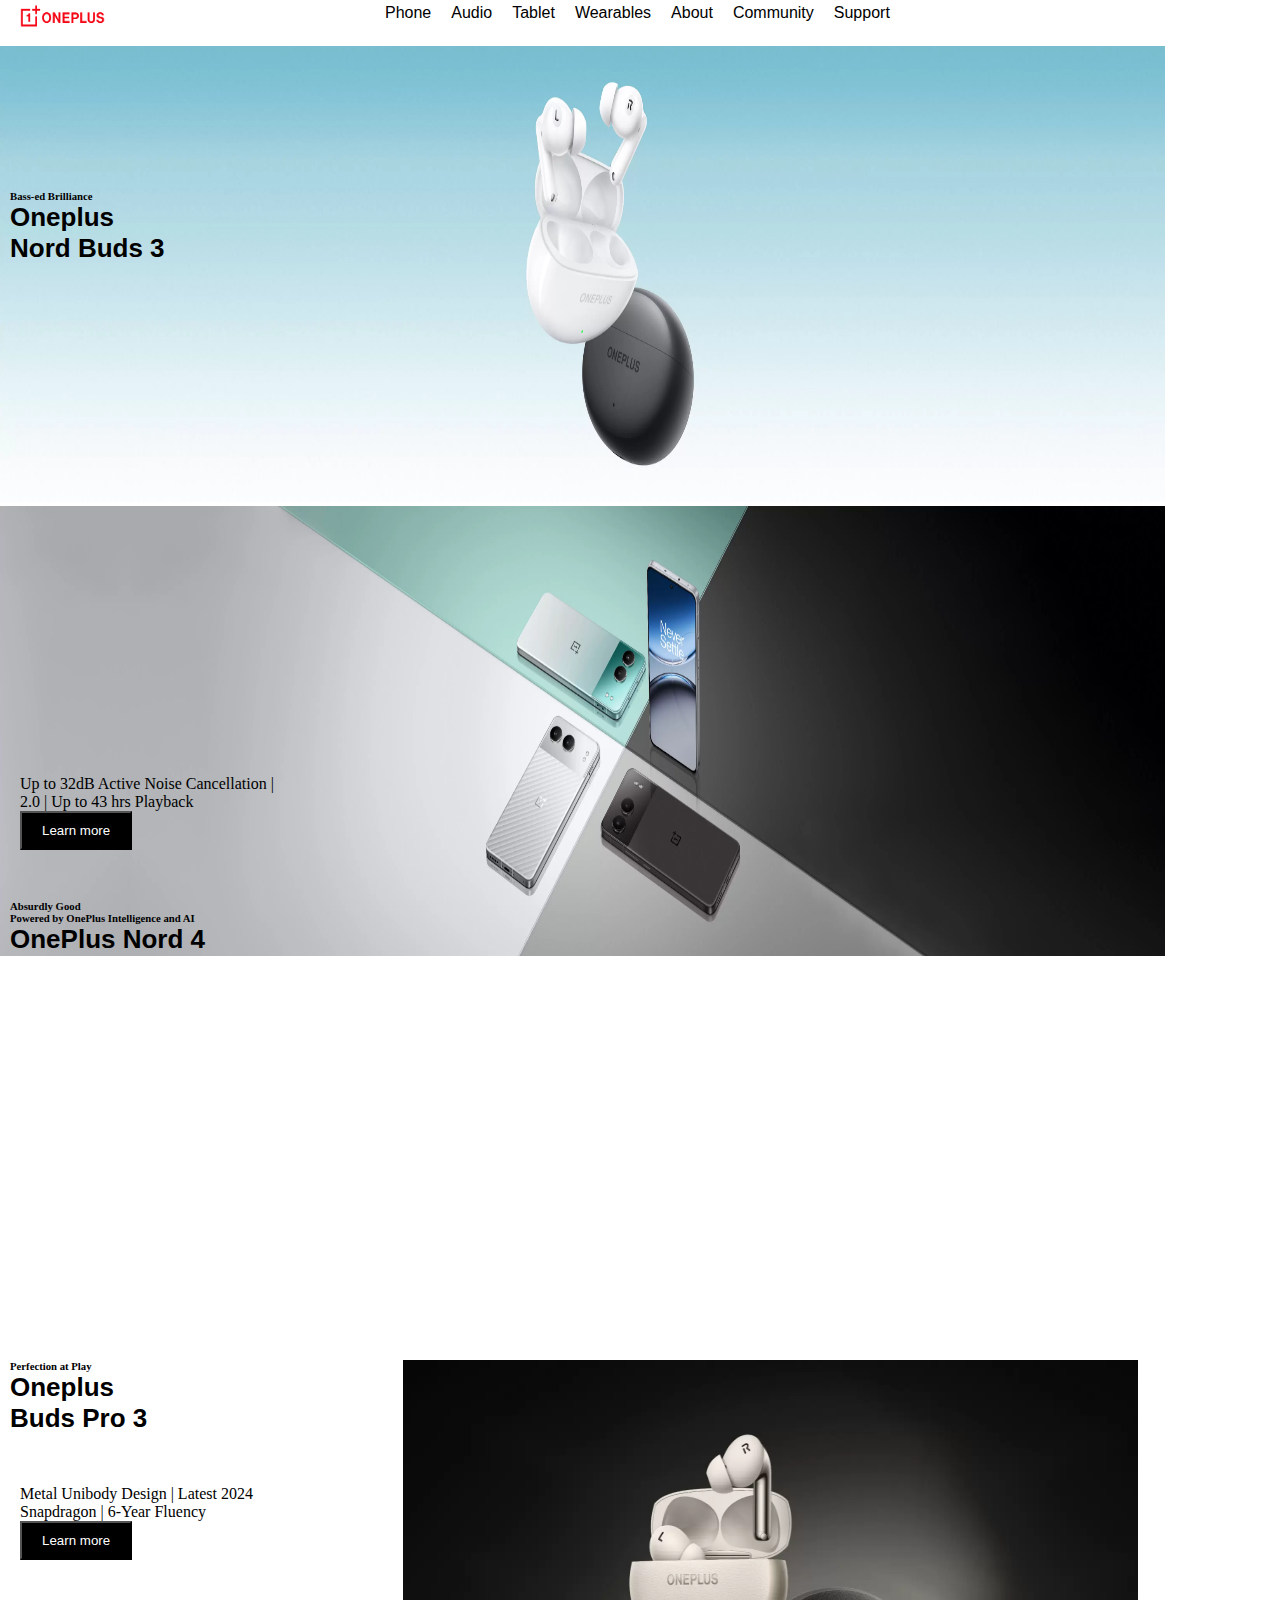
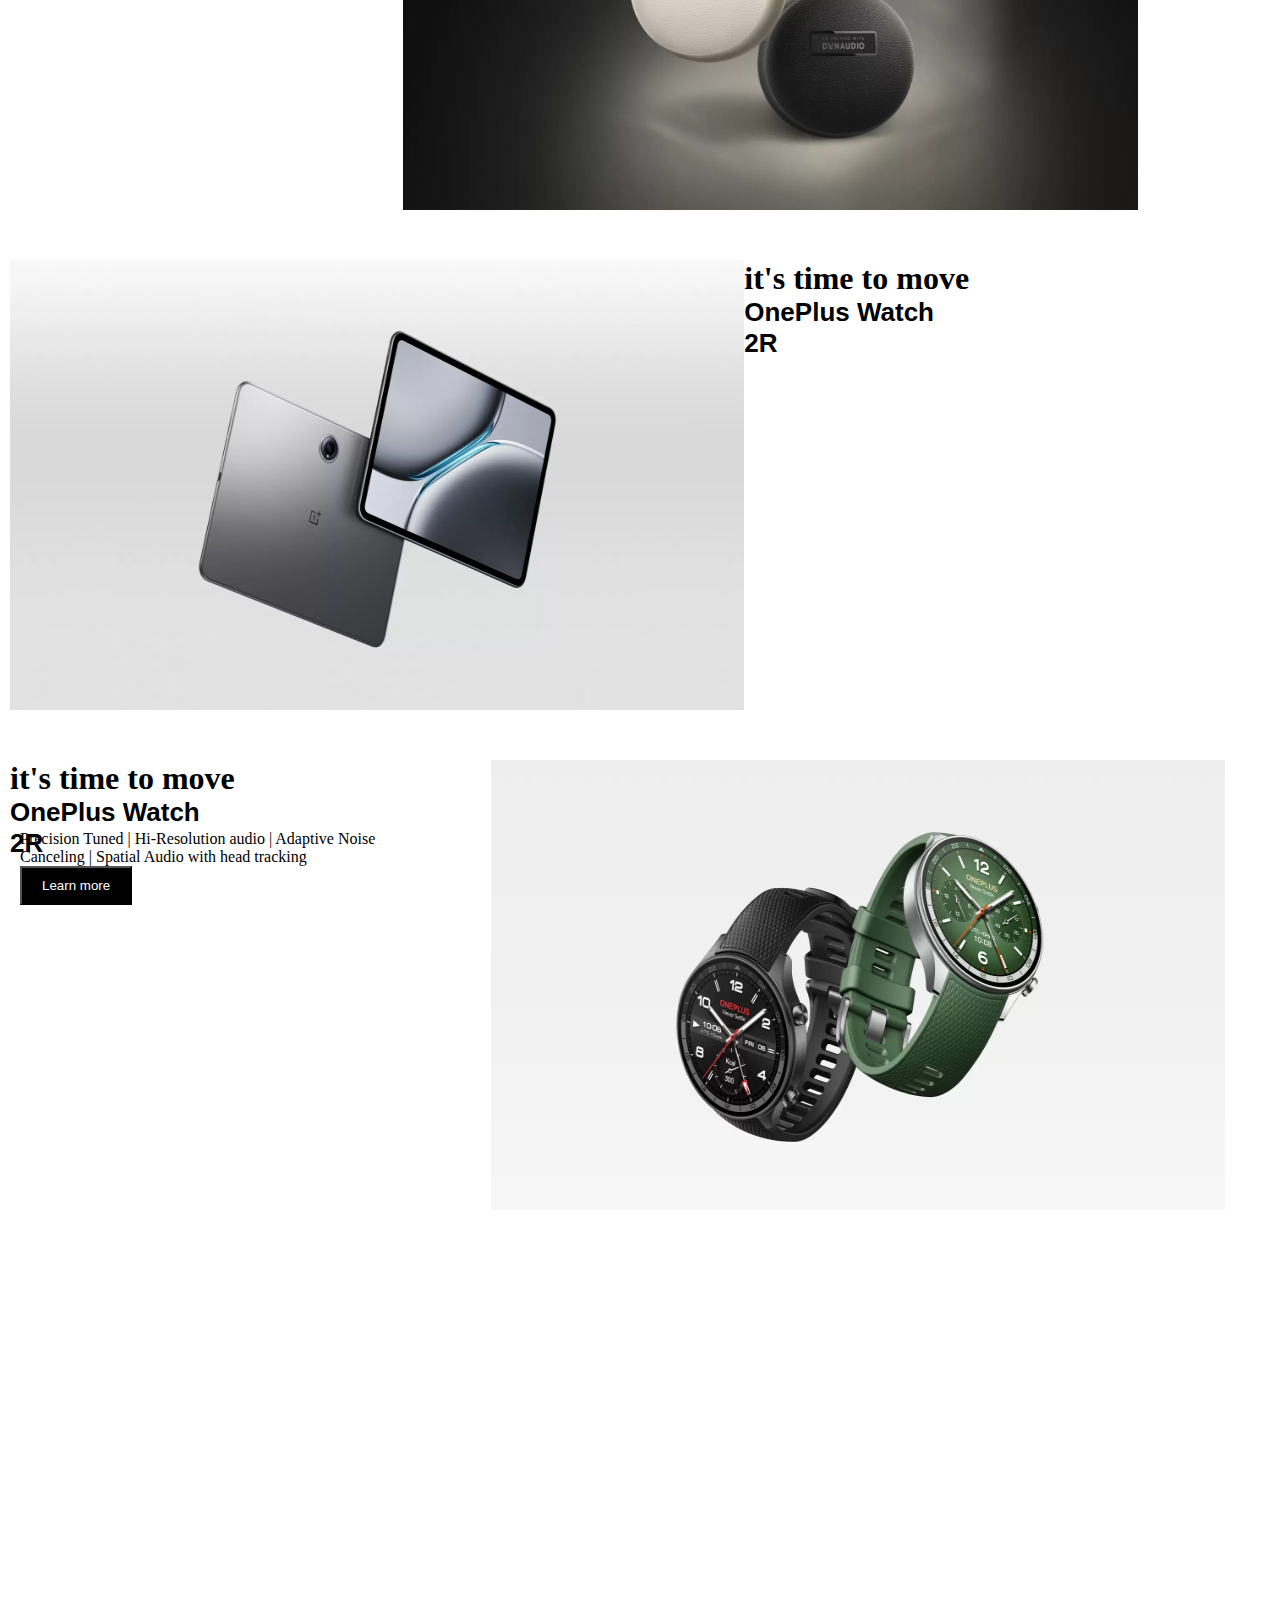
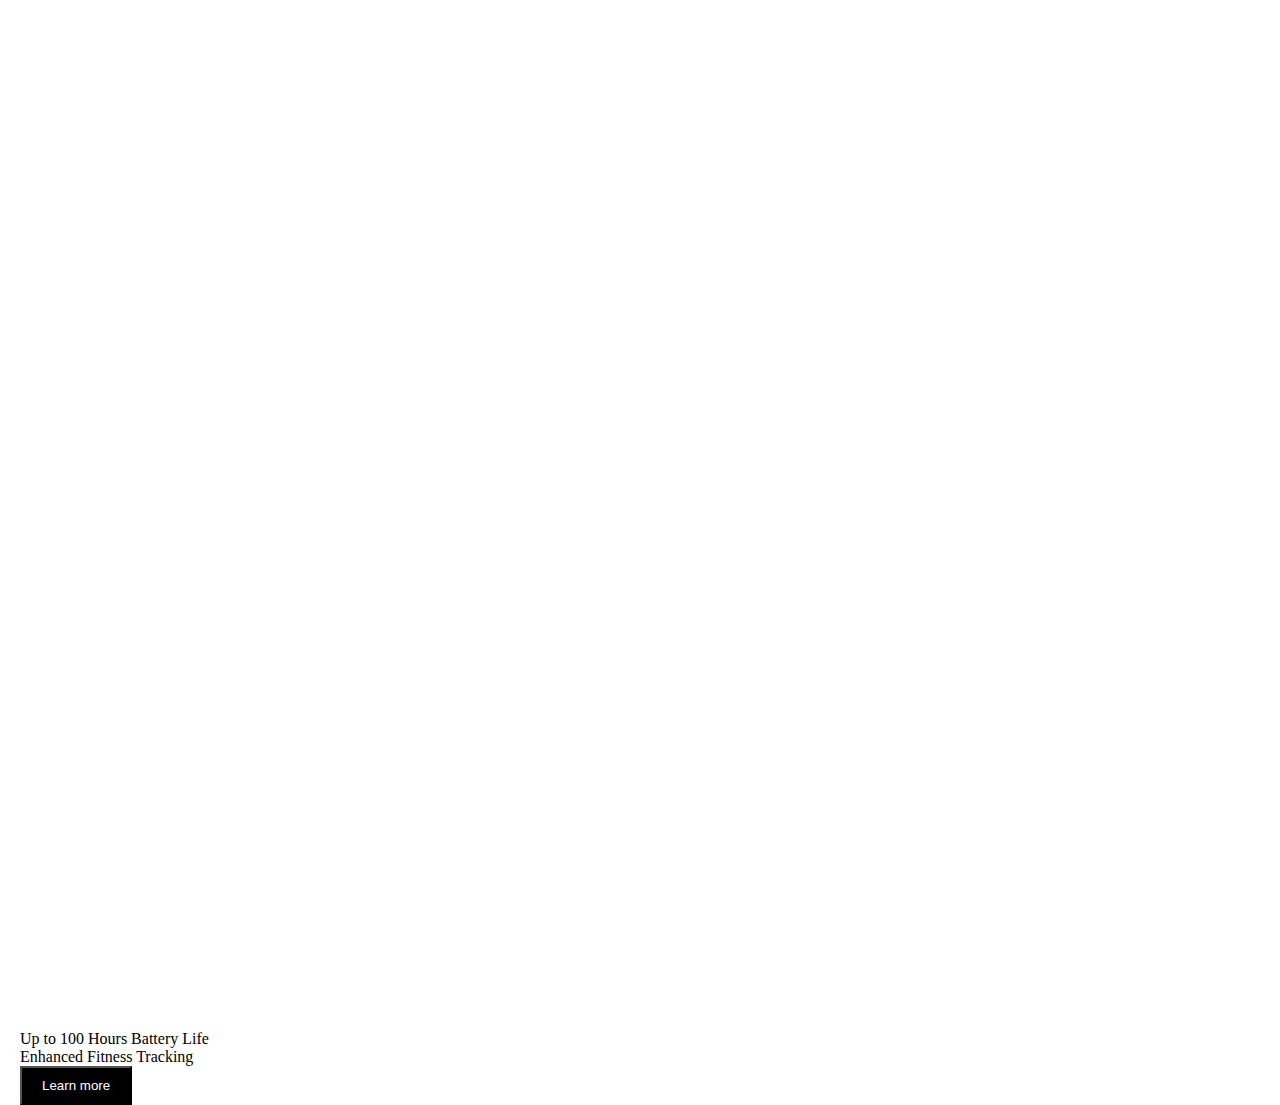
==== onePlus/index.html @ 81f36210 "1st commit at 10:50 with nav baar and 3 pages" ====
<!DOCTYPE html>
<html lang="en">
<head>
    <meta charset="UTF-8">
    <meta name="viewport" content="width=device-width, initial-scale=1.0">
    <title>Document</title>
    <link rel="stylesheet" href="index.css">
</head>
<body>
    <div class="navbar">
        <div class="logo"><img src="OnePlus-Logo.png" alt=""></div>
        <div class="nav-text1">Phone</div>
        <div class="nav-text2">Audio</div>
        <div class="nav-text3">Tablet</div>
        <div class="nav-text4">Wearables</div>
        <div class="nav-text5">About</div>
        <div class="nav-text6">Community</div>
        <div class="nav-text7">Support</div>
    </div>
    <div class="hero-sec1">
        <div class="hero-img1"><img src="KV_pc2.png" alt=""></div>
        <div class="hero-img1-text">
            <h6>Bass-ed Brilliance</h6>
            <p>Oneplus<p>
            <p>Nord Buds 3</p>
        </div>
        <div class="hero-bottom">
            <div class="learnmore"><p>Up to 32dB Active Noise Cancellation |</p>
            <p>2.0 | Up to 43 hrs Playback</p>
            <button class="button"> Learn more </button></div>
    </div>
</div>
<div class="hero-sec2">
    <div class="hero-img2"><img src="KV_pc_6000x1280.png" alt=""></div>
    <div class="hero-img2-text">
        <h6>Absurdly Good</h6>
        <h6>Powered by OnePlus Intelligence and AI</h6>
        <p>OnePlus Nord 4</p>
    </div>
    <div class="hero-button1">
        <div class="learnmore1"><p>Metal Unibody Design | Latest 2024 </p>
        <p>Snapdragon | 6-Year Fluency</p>
        <button class="button1"> Learn more </button></div>
</div>
</div>

<div class="hero-img3-text">
    <div>
    <h6>Perfection at Play</h6>
    <p>Oneplus<p>
    <p>Buds Pro 3</p></div>
    <div class="right-img"><img src="big-card-pc.png" alt=""></div>
</div>
<div class="hero-button2">
    <div class="learnmore2"><p>Precision Tuned | Hi-Resolution audio | Adaptive Noise</p>
    <p>Canceling | Spatial Audio with head tracking</p>
    <button class="button2"> Learn more </button>
</div>


<div class="hero-img4-text">
    <div>
        <h1>it's time to move</h1>
        <p>OnePlus Watch</p>
        <p>2R</p></div>
        <div class="right-img"><img src="bigcard-pc2.png" alt=""></div>
</div>
<div class="hero-button3">
    <div class="learnmore3"><p>Up to 100 Hours Battery Life</p>
    <p>Enhanced Fitness Tracking</p>
    <button class="button3"> Learn more </button>
</div>
</div>

<div class="hero-img5-text">
        <div class="right-img"><img src="bigcard-pc (1).png" alt=""></div>
        <div class>
            <h1>it's time to move</h1>
            <p>OnePlus Watch</p>
            <p>2R</p></div>
</div>
<div class="hero-button4">
    <div class="learnmore4"><p>Up to 100 Hours Battery Life</p>
    <p>Enhanced Fitness Tracking</p>
    <button class="button4"> Learn more </button>
</div>
</div>
</body>
</html>
---- onePlus/index.css ----
*{
    margin: 0px;
    padding: 0px;
}
body{
    width: 0;
}
.logo{
    img{
        height: 52px;
        width: 85px;
    }
    margin-left: 20px;
    margin-top: -10px;
    
}
.navbar{
    display: flex;
    font-family: 'Segoe UI', Tahoma, Geneva, Verdana, sans-serif;
    gap: 20px;
}
.nav-text1{
    margin-left: 260px;
    margin-top: 4px;
}
.nav-text2{
    margin-top: 4px;
}
.nav-text3{
    margin-top: 4px;
}
.nav-text4{
    margin-top: 4px;
}
.nav-text5{
    margin-top: 4px;
}
.nav-text6{
    margin-top: 4px;
}
.nav-text7{
    margin-top: 4px;
}
.hero-img1{
    img{
        height: 456px;
        width: 1165px;
    }
}
.hero-img1-text{
    position: absolute;
    top: 20%;
    padding: 10px;
}
.hero-img1-text p{
    font-size: 26px;
    font-weight: 600;
    font-family: 'Segoe UI', Tahoma, Geneva, Verdana, sans-serif;
}
.hero-img2{
    img{
        height: 450px; ;
        width: 1165px; ;
    }
}
.profile{
    img{
        height:46.77px ;
        width: 46.77px;
    }
}
.button{
    background-color: black;
    color: white;
    padding-left: 20px;
    padding-right: 20px;
    padding-top: 10px;
    padding-bottom: 10px;
}
.hero-bottom{
    display: flex;
    justify-content: space-between;
}
.learnmore{
    margin-left: 20px;
    position: absolute;
    bottom: 50px;
}
.hero-img2-text{
    position: absolute;
    top: 90%;
    padding-left: 10px;
    padding-top: 90px;
}
.hero-img2-text p{
    font-size: 26px;
    font-weight: 600;
    font-family: 'Segoe UI', Tahoma, Geneva, Verdana, sans-serif;
}
.button1{
    background-color: black;
    color: white;
    padding-left: 20px;
    padding-right: 20px;
    padding-top: 10px;
    padding-bottom: 10px;
}
.hero-button1{
    display: flex;
    justify-content: space-between;
}
.learnmore1{
    margin-left: 20px;
    position: absolute;
    bottom: 50px;
    top: 165vh;
}
.button2{
    background-color: black;
    color: white;
    padding-left: 20px;
    padding-right: 20px;
    padding-top: 10px;
    padding-bottom: 10px;
}
.hero-button2{
    display: flex;
    justify-content: space-between;
}
.learnmore2{
    margin-left: 20px;
    position: absolute;
    bottom: 50px;
    top: 270vh;
}
.right-img{
    img{
        height: 450px;
        width: 734.28px;
    }
}
.hero-img3-text{
    position: absolute;
    top: 90%;
    padding-left: 10px;
    padding-top: 550px;
    display: flex;
    gap: 20vw;
}
.hero-img3-text p{
    font-size: 26px;
    font-weight: 600;
    font-family: 'Segoe UI', Tahoma, Geneva, Verdana, sans-serif;
}
.hero-img4-text{
    position: absolute;
    top: 90%;
    padding-left: 10px;
    padding-top: 1550px;
    display: flex;
    gap: 20vw;
}
.hero-img4-text p{
    font-size: 26px;
    font-weight: 600;
    font-family: 'Segoe UI', Tahoma, Geneva, Verdana, sans-serif;
}
.hero-button3{
    display: flex;
    justify-content: space-between;
}

.button3{
    background-color: black;
    color: white;
    padding-left: 20px;
    padding-right: 20px;
    padding-top: 10px;
    padding-bottom: 10px;
}
.hero-button3{
    display: flex;
    justify-content: space-between;
}
.learnmore3{
    margin-left: 20px;
    position: absolute;
    bottom: 30px;
    top: 470vh;
}
.hero-img5-text{
    position: absolute;
    top: 90%;
    padding-left: 10px;
    padding-top: 1050px;
    display: flex;
    
}
.hero-img5-text p{
    font-size: 26px;
    font-weight: 600;
    font-family: 'Segoe UI', Tahoma, Geneva, Verdana, sans-serif;
}
.hero-button4{
    display: flex;
    justify-content: space-between;
}

.button4{
    background-color: black;
    color: white;
    padding-left: 20px;
    padding-right: 20px;
    padding-top: 10px;
    padding-bottom: 10px;
}
.learnmore4{
    margin-left: 150vh;
    position: absolute;
    bottom: 20px;
    top: 370vh;
}
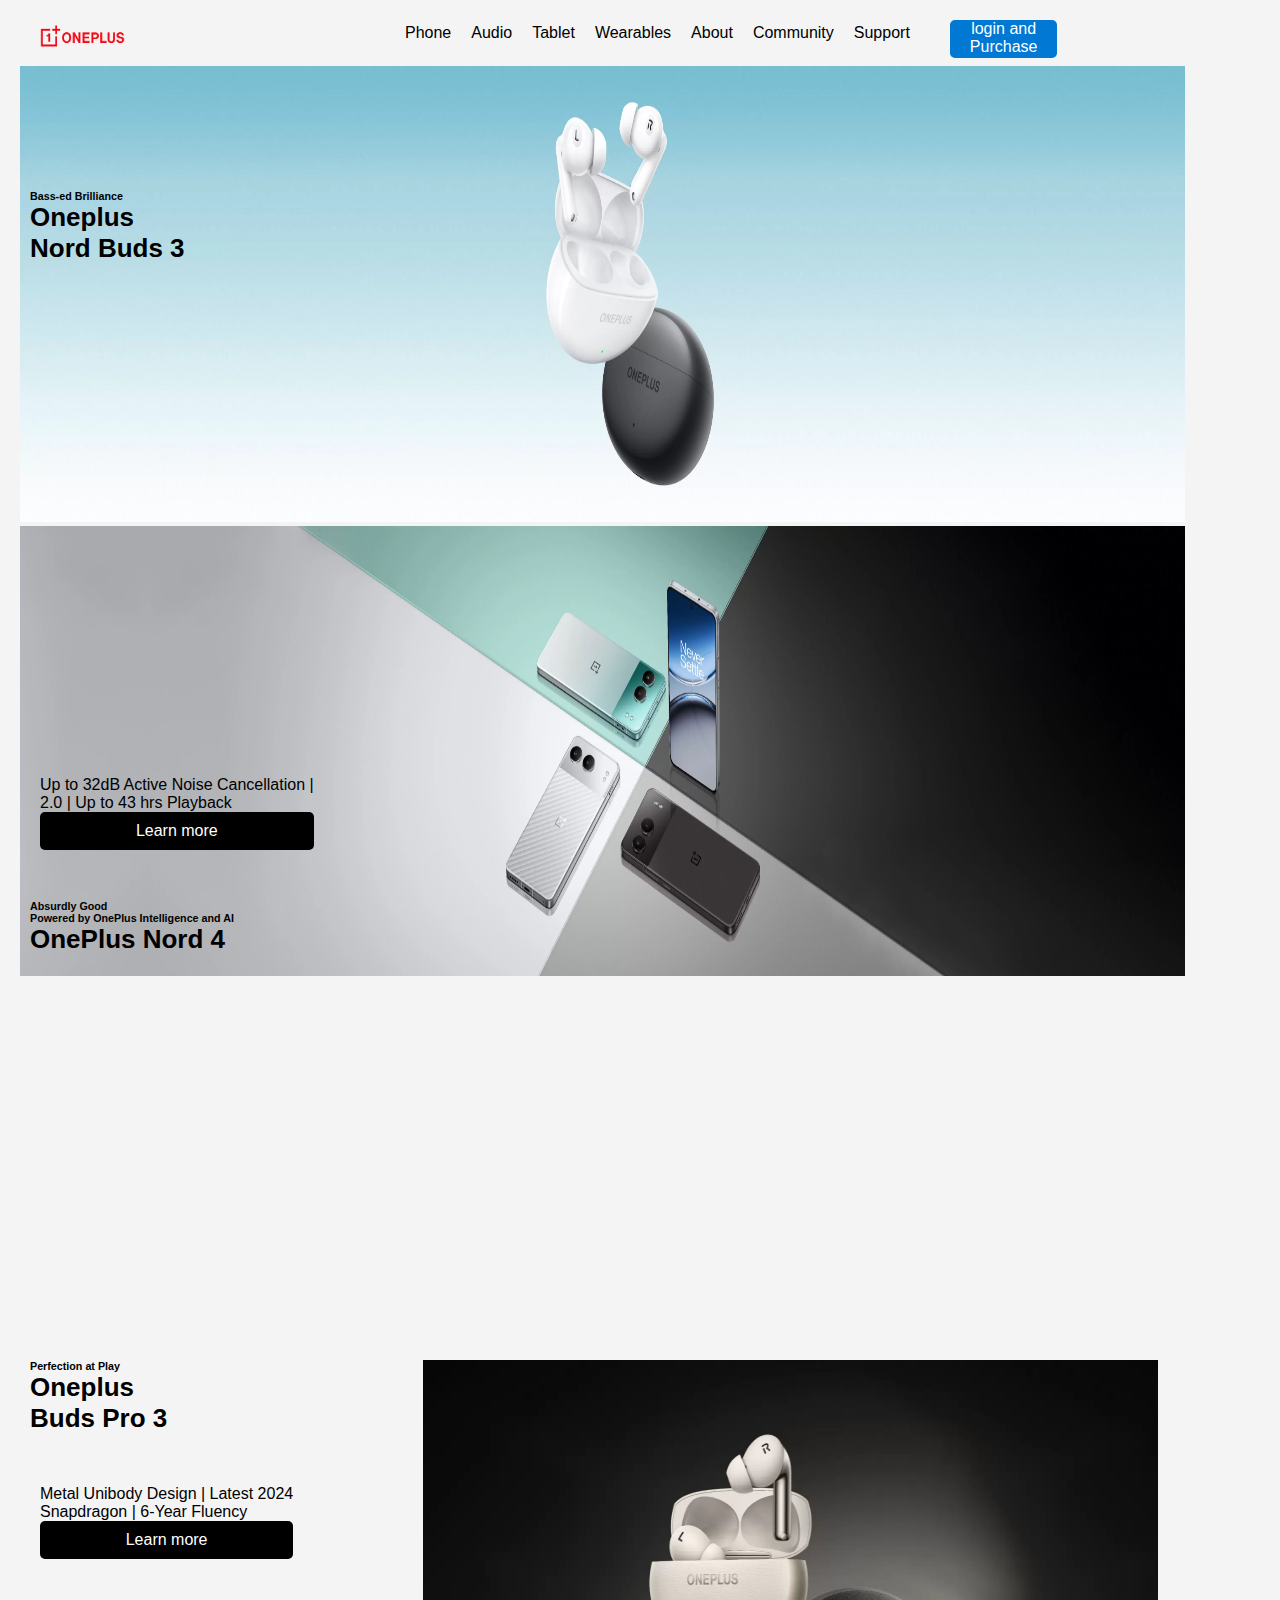
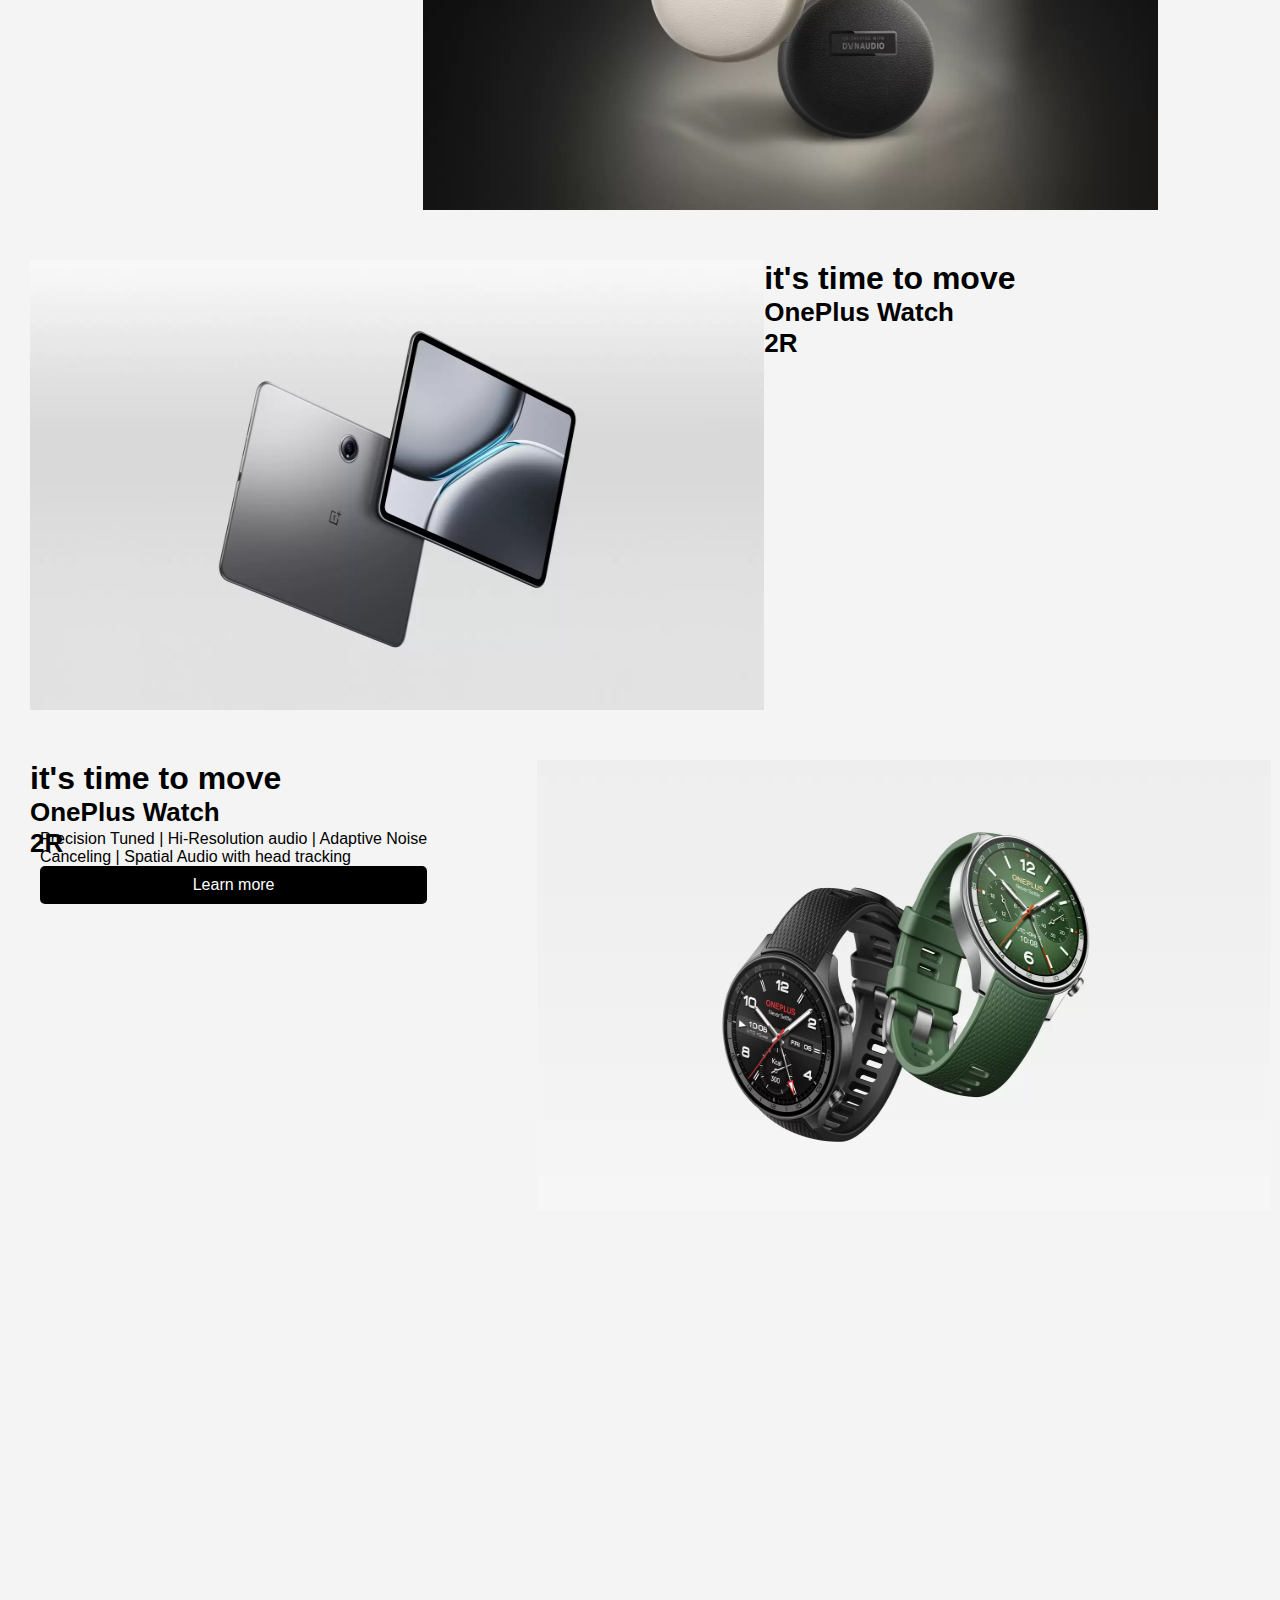
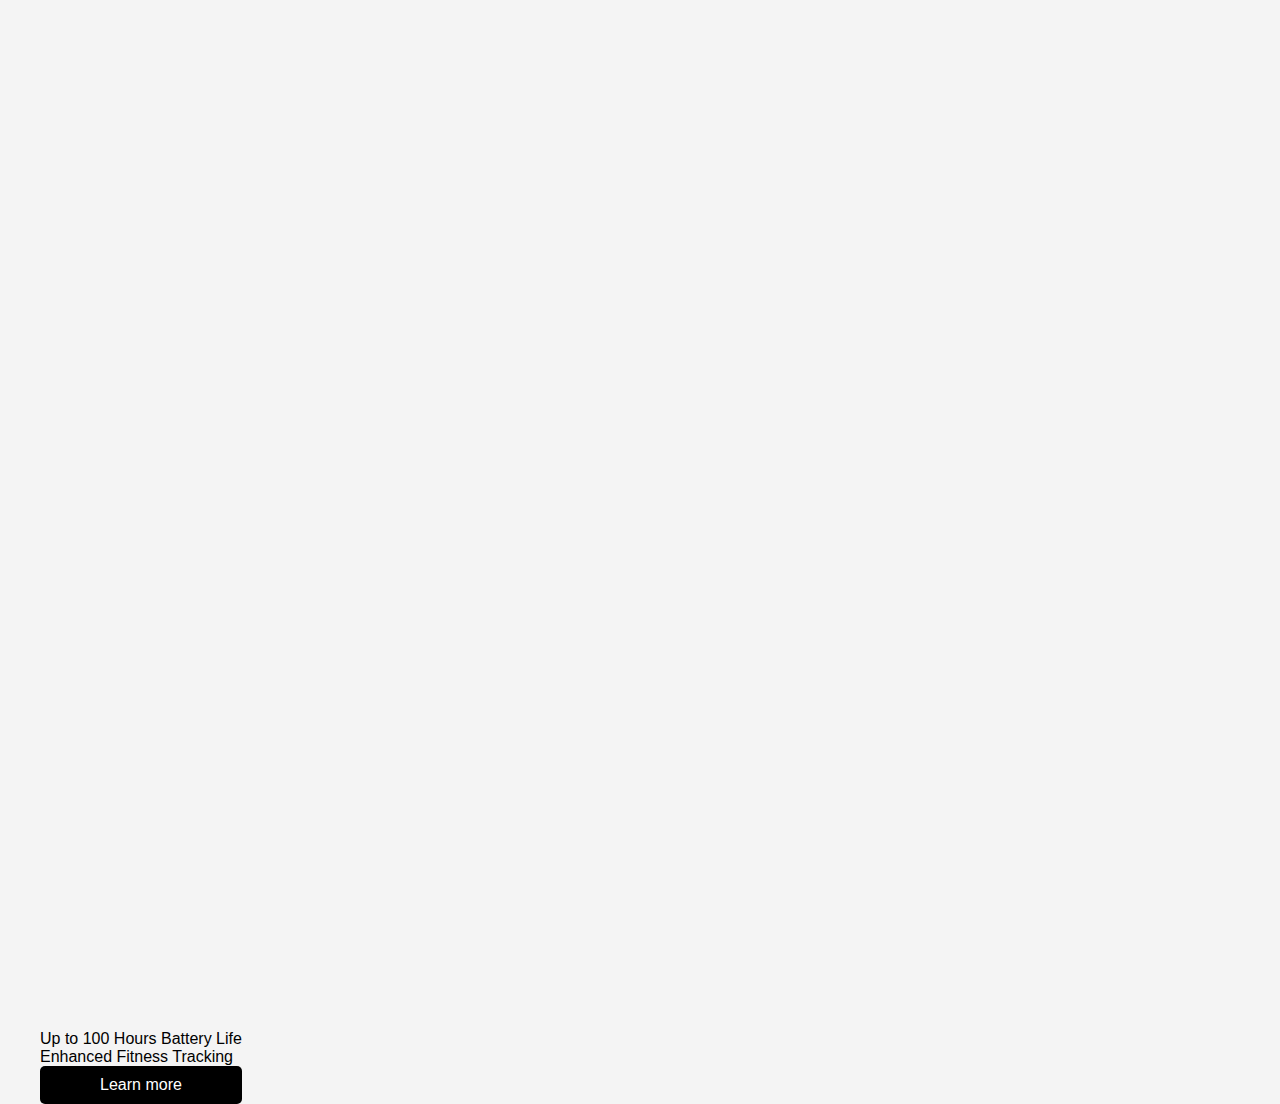
==== commit fb4cc5fd: "2nd commit  a) make a login button and with javascript navigate to form   b) make a form with the he" ====
--- a/onePlus/index.html
+++ b/onePlus/index.html
@@ -16,6 +16,9 @@
         <div class="nav-text5">About</div>
         <div class="nav-text6">Community</div>
         <div class="nav-text7">Support</div>
+        <div class="login">
+            <button class="login" onclick="dataform()">login and Purchase</button>
+        </div>
     </div>
     <div class="hero-sec1">
         <div class="hero-img1"><img src="KV_pc2.png" alt=""></div>
@@ -85,5 +88,9 @@
     <button class="button4"> Learn more </button>
 </div>
 </div>
+<script src="index.js">
+    
+</script>
+
 </body>
 </html>--- a/onePlus/index.css
+++ b/onePlus/index.css
@@ -11,8 +11,7 @@
         width: 85px;
     }
     margin-left: 20px;
-    margin-top: -10px;
-    
+    margin-top: -10px;   
 }
 .navbar{
     display: flex;
@@ -220,3 +219,57 @@
     bottom: 20px;
     top: 370vh;
 }
+.login{
+    padding: 0px 20px 2px 20px;
+}
+
+/* ---------------------- a form for user------------------------*/
+body {
+    font-family: Arial, sans-serif;
+    margin: 0;
+    padding: 20px;
+    background-color: #f4f4f4;
+}
+.form-container {
+    background-color: blue;
+    padding: 0px 30vw 0px 20px;
+    border-radius: 8px;
+    box-shadow: 0px 4px 8px rgba(0, 0, 0, 0.1);
+    max-width: 400px;
+    margin: 0 auto;
+}
+h2 {
+    text-align: center;
+    color: #333;
+    padding: 20px;
+}
+input[type="text"], input[type="email"], input[type="tel"] {
+    width: 100%;
+    padding: 0px 200px 20px 100px;
+    margin: 10px 0;
+    border-radius: 5px;
+    border: 1px solid #ddd;
+    color: black;
+}
+button {
+    width: 100%;
+    padding: 5px 60px 10px 15px;
+    background-color: #0078d4;
+    color: white;
+    border: none;
+    border-radius: 5px;
+    cursor: pointer;
+    font-size: 16px;
+}
+button:hover {
+    background-color: #005fa3;
+}
+.message {
+    text-align: center;
+    font-size: 18px;
+    margin-top: 20px;
+}
+.placeholder{
+    color: red;
+}
+/* -------------------------------------- */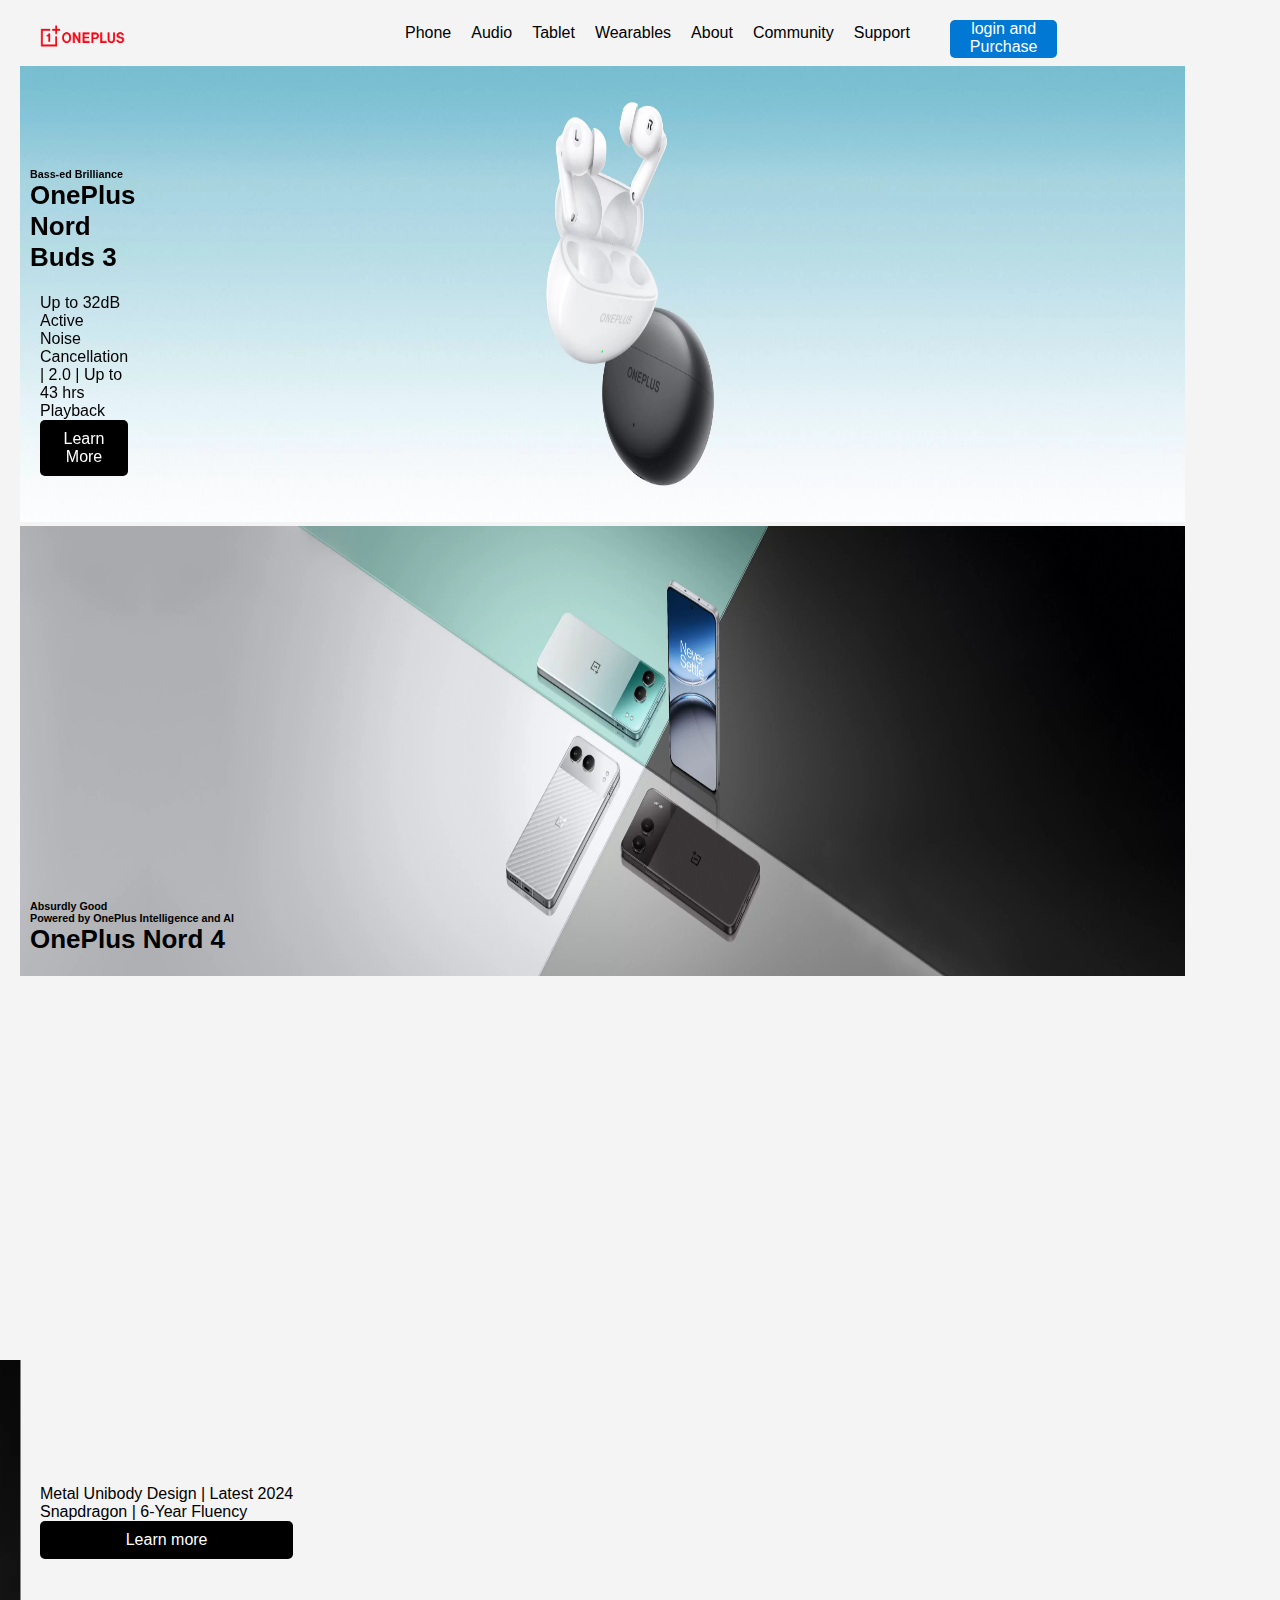
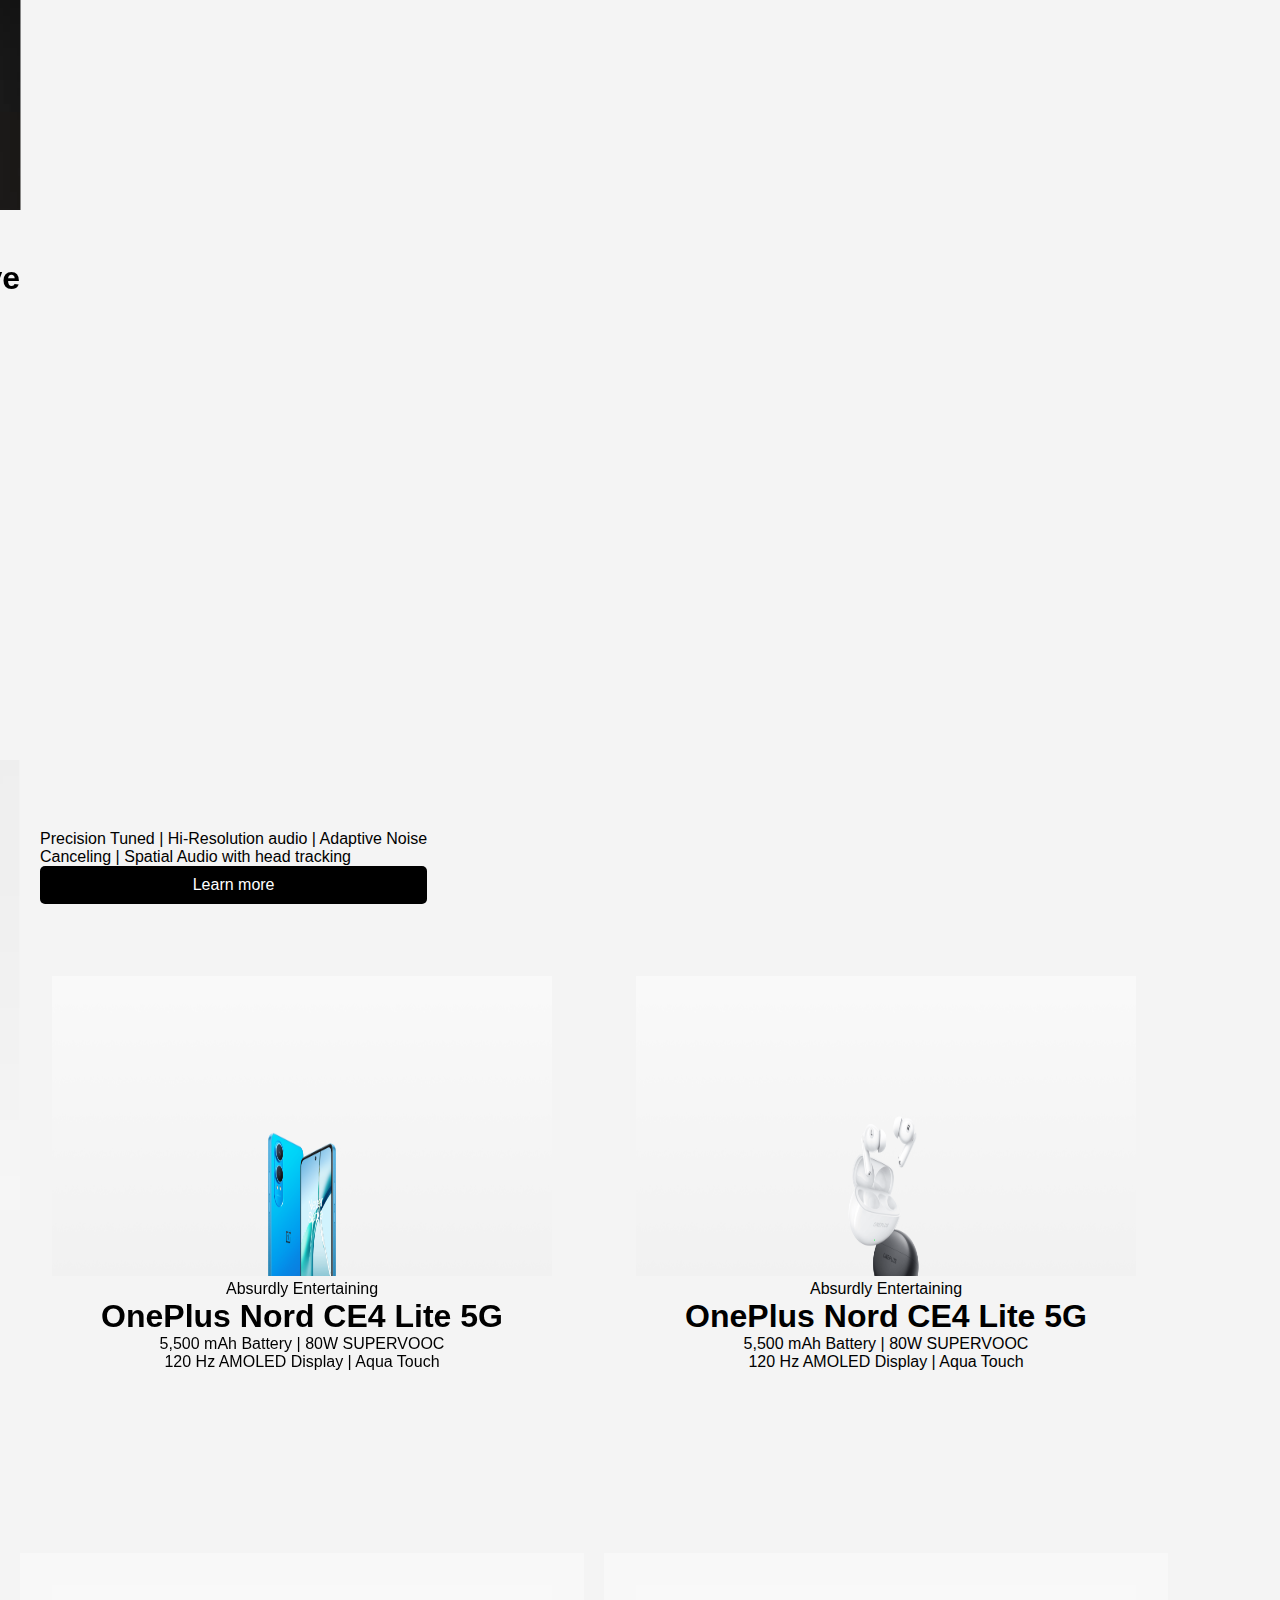
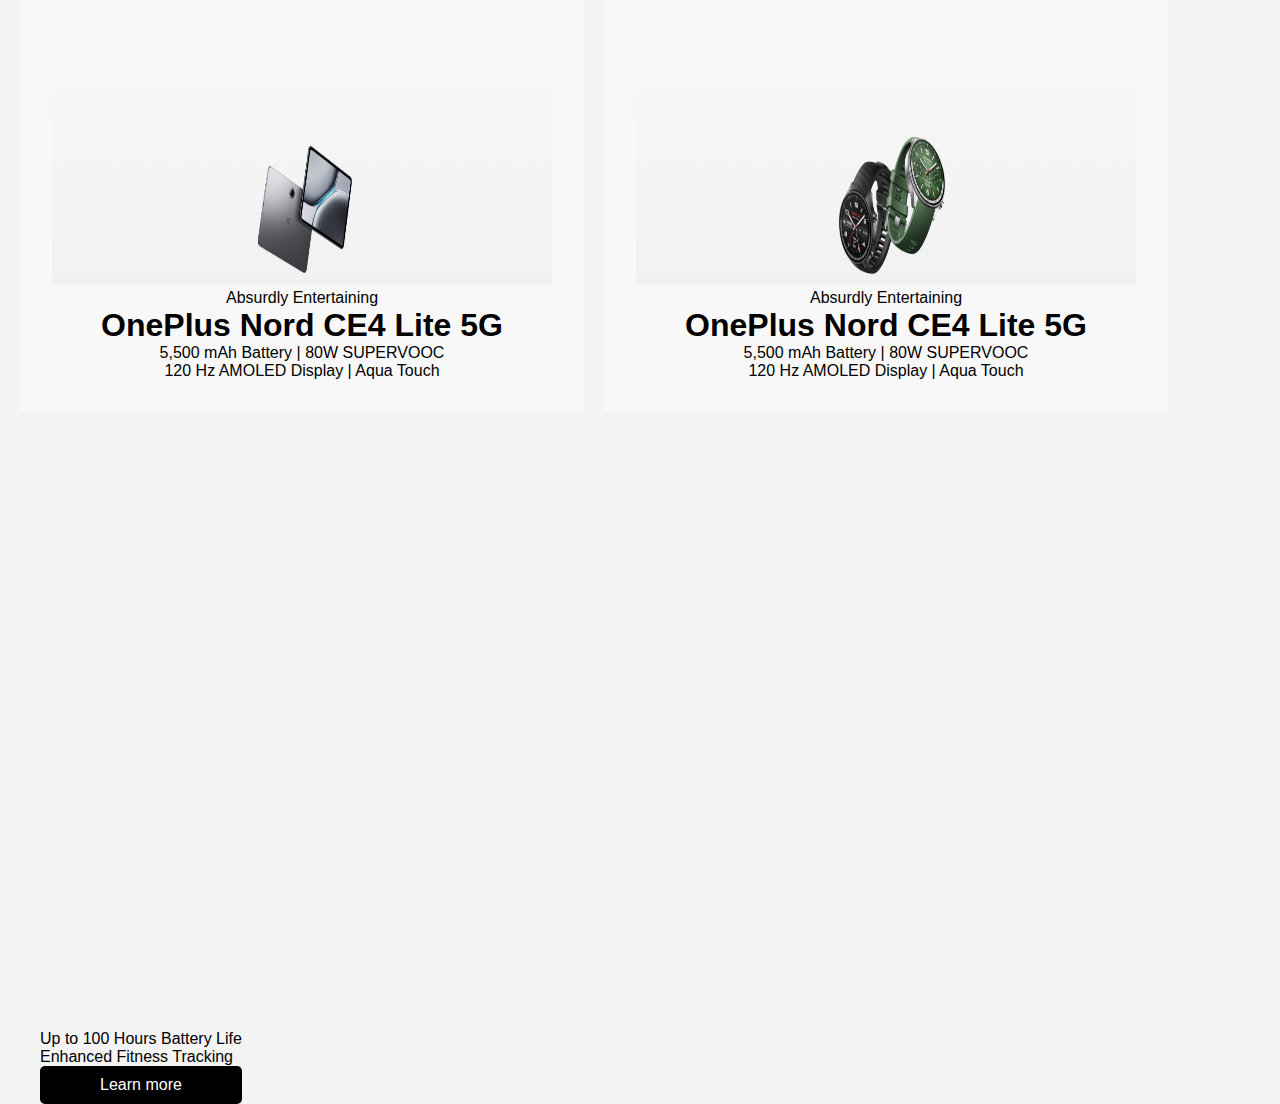
==== commit bcdbf14d: "a) added 5 pages in which produects are in the matrix form  b) then the storage of data of user in l" ====
--- a/onePlus/index.html
+++ b/onePlus/index.html
@@ -5,6 +5,7 @@
     <meta name="viewport" content="width=device-width, initial-scale=1.0">
     <title>Document</title>
     <link rel="stylesheet" href="index.css">
+    <link rel="stylesheet" href="https://unpkg.com/aos@next/dist/aos.css" />
 </head>
 <body>
     <div class="navbar">
@@ -20,19 +21,21 @@
             <button class="login" onclick="dataform()">login and Purchase</button>
         </div>
     </div>
-    <div class="hero-sec1">
-        <div class="hero-img1"><img src="KV_pc2.png" alt=""></div>
+    <div class="hero-sec1 animate" data-aos="slide-right">
+        <div class="hero-img1">
+            <img src="KV_pc2.png" alt="">
+        </div>
         <div class="hero-img1-text">
             <h6>Bass-ed Brilliance</h6>
-            <p>Oneplus<p>
-            <p>Nord Buds 3</p>
+            <p>OnePlus Nord Buds 3</p>
         </div>
         <div class="hero-bottom">
-            <div class="learnmore"><p>Up to 32dB Active Noise Cancellation |</p>
-            <p>2.0 | Up to 43 hrs Playback</p>
-            <button class="button"> Learn more </button></div>
+            <div class="learnmore">
+                <p>Up to 32dB Active Noise Cancellation | 2.0 | Up to 43 hrs Playback</p>
+                <button class="button">Learn More</button>
+            </div>
+        </div>
     </div>
-</div>
 <div class="hero-sec2">
     <div class="hero-img2"><img src="KV_pc_6000x1280.png" alt=""></div>
     <div class="hero-img2-text">
@@ -47,7 +50,7 @@
 </div>
 </div>
 
-<div class="hero-img3-text">
+<div class="hero-img3-text" data-aos="slide-right">
     <div>
     <h6>Perfection at Play</h6>
     <p>Oneplus<p>
@@ -61,7 +64,7 @@
 </div>
 
 
-<div class="hero-img4-text">
+<div class="hero-img4-text" data-aos="slide-right">
     <div>
         <h1>it's time to move</h1>
         <p>OnePlus Watch</p>
@@ -75,7 +78,7 @@
 </div>
 </div>
 
-<div class="hero-img5-text">
+<div class="hero-img5-text" data-aos="slide-right">
         <div class="right-img"><img src="bigcard-pc (1).png" alt=""></div>
         <div class>
             <h1>it's time to move</h1>
@@ -88,8 +91,42 @@
     <button class="button4"> Learn more </button>
 </div>
 </div>
-<script src="index.js">
-    
+<div class="matrix">
+    <div class="row1">
+    <div class="box1">
+        <img src="SecondaryBanner_OnePlusNord4Lite5G_Desktop.png" alt="" >
+        <div class="uppertext"> 
+            <p class="txt">Absurdly Entertaining</p>
+            <h1 class="txt">OnePlus Nord CE4 Lite 5G</h1>
+            <p class="txt">5,500 mAh Battery | 80W SUPERVOOC</p>
+            <p class="txt">120 Hz AMOLED Display | Aqua Touch</p>
+        </div>
+    </div>
+    <div class="box2"><img src="SecondaryBanner_OnePlusNordBuds3_Desktop.png" alt="">
+        <p class="txt">Absurdly Entertaining</p>
+            <h1 class="txt">OnePlus Nord CE4 Lite 5G</h1>
+            <p class="txt">5,500 mAh Battery | 80W SUPERVOOC</p>
+            <p class="txt">120 Hz AMOLED Display | Aqua Touch</p></div>
+    </div>
+    <div class="row2">
+    <div class="box3"><img src="SecondaryBanner_OnePlusPad2_Desktop.png" alt="">
+        <p class="txt">Absurdly Entertaining</p>
+            <h1 class="txt">OnePlus Nord CE4 Lite 5G</h1>
+            <p class="txt">5,500 mAh Battery | 80W SUPERVOOC</p>
+            <p class="txt">120 Hz AMOLED Display | Aqua Touch</p></div>
+    <div class="box4"><img src="SecondaryBanner_OnePlusWatch2R_Desktop.png" alt="">
+        <p class="txt">Absurdly Entertaining</p>
+        <h1 class="txt">OnePlus Nord CE4 Lite 5G</h1>
+        <p class="txt">5,500 mAh Battery | 80W SUPERVOOC</p>
+        <p class="txt">120 Hz AMOLED Display | Aqua Touch</p></div>
+    </div>
+</div>
+<script src="index.js"></script>
+<script src="https://unpkg.com/aos@next/dist/aos.js"></script>
+<script>
+  AOS.init({
+    offset: 600
+  });
 </script>
 
 </body>
--- a/onePlus/index.css
+++ b/onePlus/index.css
@@ -222,7 +222,85 @@
 .login{
     padding: 0px 20px 2px 20px;
 }
+.box1{
+    img{
+        height: 300px;
+        width: 500px;
+        margin-top: 1514px;}
+}
+.box1{
+position: relative;
+width: 100%;
+height: 100%;
+padding: 32px;
+box-sizing: border-box;
+}
+.box2{
+    img{
+        height: 300px;
+        width: 500px;
+        margin-top: 1514px;
+    }
+}
+.box2{
+background-color: F8F8F8;
+position: relative;
+width: 100%;
+height: 100%;
+padding: 32px;
+box-sizing: border-box;
+}
+.box3{
+    img{
+        height: 300px;
+        width: 500px;
+    }
+}
+.box3{
+position: relative;
+width: 100%;
+height: 100%;
+padding: 32px;
+box-sizing: border-box;
+background-color: #f8f8f8;
+}
+.box4{
+    img{
+        height: 300px;
+        width: 500px;
+    }
+}
+.box4{
+position: relative;
+width: 100%;
+height: 100%;
+padding: 32px;
+box-sizing: border-box;
+background-color: #f8f8f8;
+}
+.row1{
+    display: flex;
+}
+.row2{
+    display: flex;
+}
+.txt{
+    text-align: center;
+}
+.uppertext{
+    margin-bottom: 100px;
+}
+.animate-visible {
+    opacity: 1;
+    transform: translateY(0);
+}
 
+.matrix .row1, .matrix .row2 {
+    display: flex;
+    justify-content: space-between;
+    gap: 20px;
+    margin-top: 50px;
+}
 /* ---------------------- a form for user------------------------*/
 body {
     font-family: Arial, sans-serif;
@@ -272,4 +350,5 @@
 .placeholder{
     color: red;
 }
-/* -------------------------------------- */+/* -------------------------------------- */
+
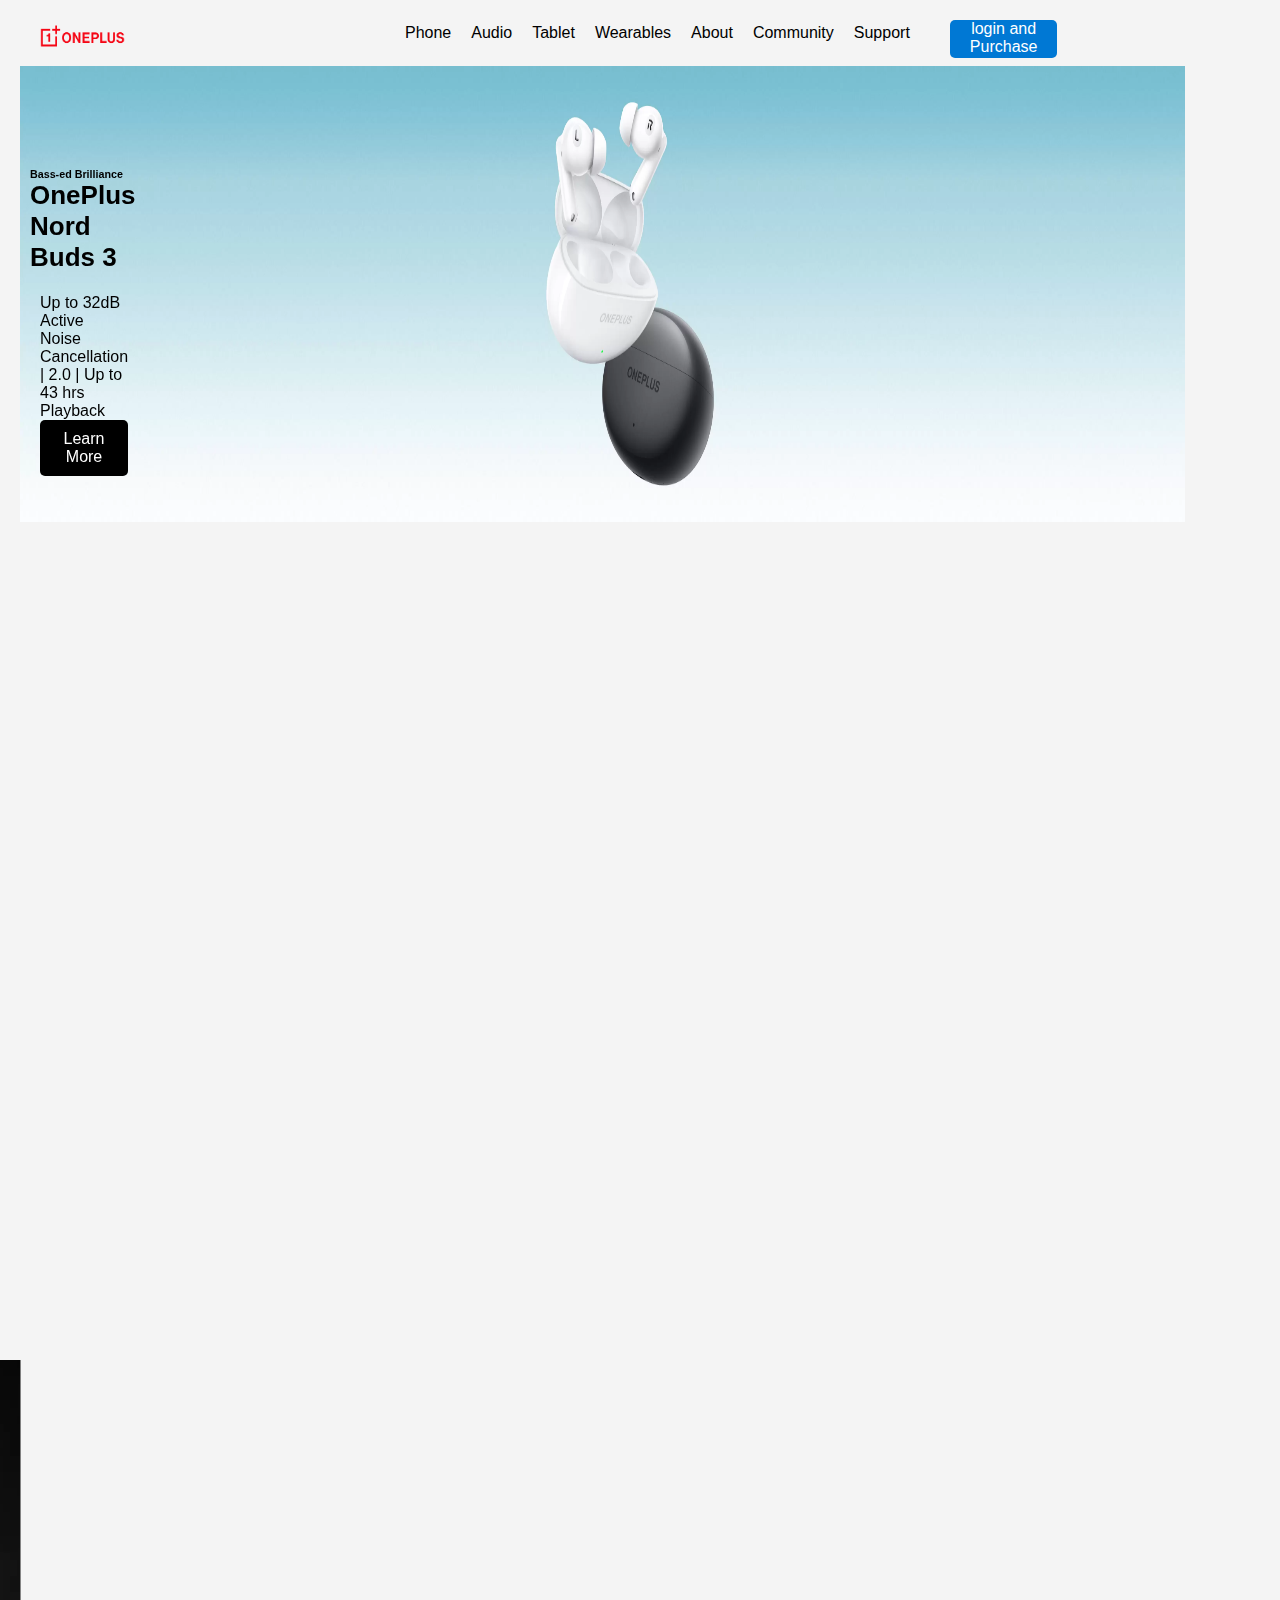
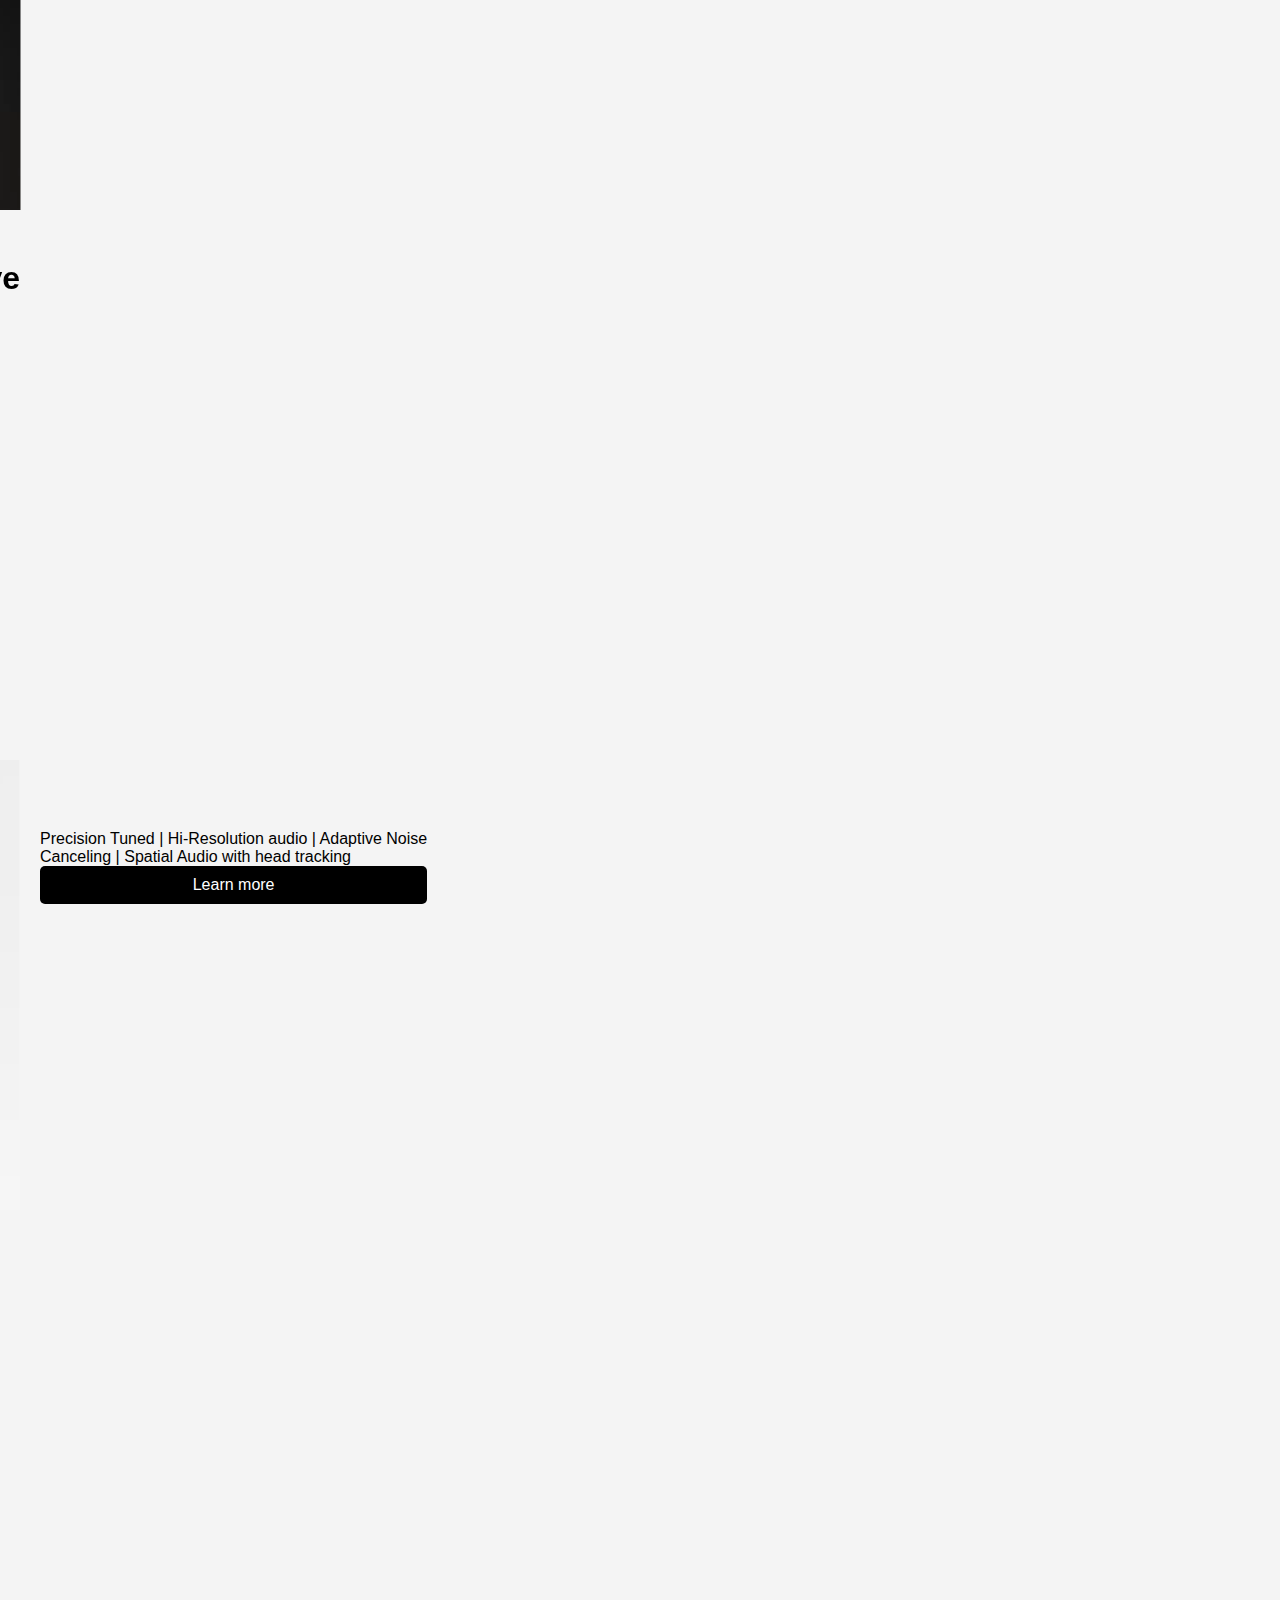
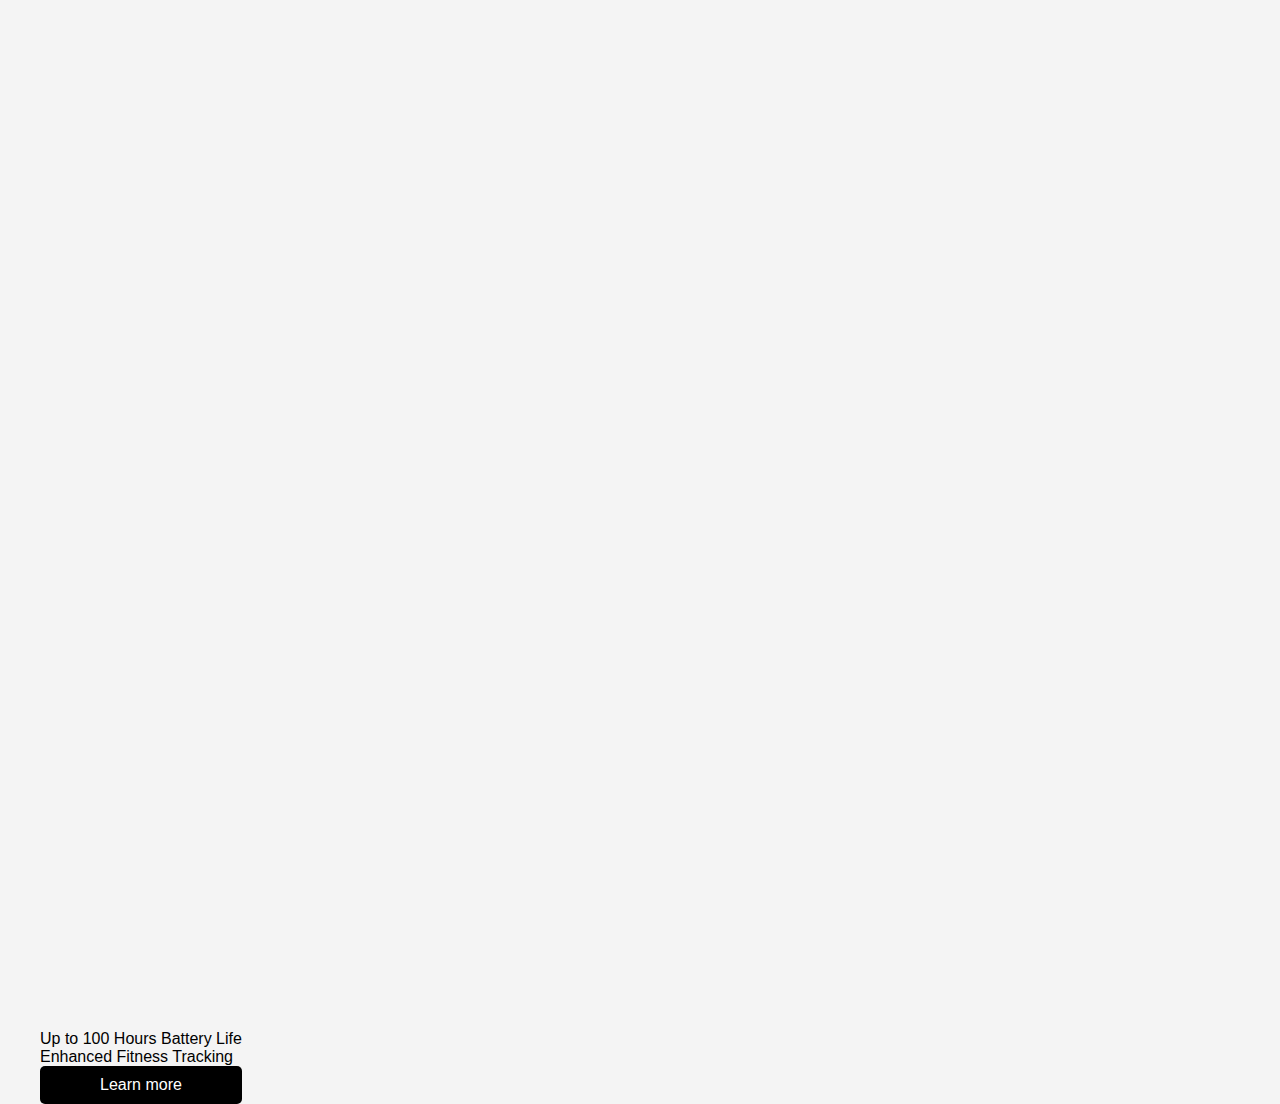
==== commit 35ba2aa9: "lst commit wiith the final modification" ====
--- a/onePlus/index.html
+++ b/onePlus/index.html
@@ -21,7 +21,7 @@
             <button class="login" onclick="dataform()">login and Purchase</button>
         </div>
     </div>
-    <div class="hero-sec1 animate" data-aos="slide-right">
+    <div class="hero-sec1" data-aos="fade-right">
         <div class="hero-img1">
             <img src="KV_pc2.png" alt="">
         </div>
@@ -36,7 +36,7 @@
             </div>
         </div>
     </div>
-<div class="hero-sec2">
+<div class="hero-sec2" data-aos="fade-left">
     <div class="hero-img2"><img src="KV_pc_6000x1280.png" alt=""></div>
     <div class="hero-img2-text">
         <h6>Absurdly Good</h6>
@@ -93,7 +93,7 @@
 </div>
 <div class="matrix">
     <div class="row1">
-    <div class="box1">
+    <div class="box1" data-aos="fade-left">
         <img src="SecondaryBanner_OnePlusNord4Lite5G_Desktop.png" alt="" >
         <div class="uppertext"> 
             <p class="txt">Absurdly Entertaining</p>
@@ -102,19 +102,22 @@
             <p class="txt">120 Hz AMOLED Display | Aqua Touch</p>
         </div>
     </div>
-    <div class="box2"><img src="SecondaryBanner_OnePlusNordBuds3_Desktop.png" alt="">
+    <div class="box2" data-aos="fade-right">
+        <img src="SecondaryBanner_OnePlusNordBuds3_Desktop.png" alt="">
         <p class="txt">Absurdly Entertaining</p>
             <h1 class="txt">OnePlus Nord CE4 Lite 5G</h1>
             <p class="txt">5,500 mAh Battery | 80W SUPERVOOC</p>
             <p class="txt">120 Hz AMOLED Display | Aqua Touch</p></div>
     </div>
     <div class="row2">
-    <div class="box3"><img src="SecondaryBanner_OnePlusPad2_Desktop.png" alt="">
+    <div class="box3" data-aos="fade-left">
+        <img src="SecondaryBanner_OnePlusPad2_Desktop.png" alt="">
         <p class="txt">Absurdly Entertaining</p>
             <h1 class="txt">OnePlus Nord CE4 Lite 5G</h1>
             <p class="txt">5,500 mAh Battery | 80W SUPERVOOC</p>
             <p class="txt">120 Hz AMOLED Display | Aqua Touch</p></div>
-    <div class="box4"><img src="SecondaryBanner_OnePlusWatch2R_Desktop.png" alt="">
+    <div class="box4" data-aos="fade-right">
+        <img src="SecondaryBanner_OnePlusWatch2R_Desktop.png" alt="">
         <p class="txt">Absurdly Entertaining</p>
         <h1 class="txt">OnePlus Nord CE4 Lite 5G</h1>
         <p class="txt">5,500 mAh Battery | 80W SUPERVOOC</p>
--- a/onePlus/index.css
+++ b/onePlus/index.css
@@ -322,12 +322,13 @@
     padding: 20px;
 }
 input[type="text"], input[type="email"], input[type="tel"] {
-    width: 100%;
-    padding: 0px 200px 20px 100px;
+    width: 130px;
+    padding: 0px 200px 20px 0px;
     margin: 10px 0;
     border-radius: 5px;
-    border: 1px solid #ddd;
+    border: 2px solid #100101;
     color: black;
+    height: 15px;
 }
 button {
     width: 100%;
@@ -349,6 +350,7 @@
 }
 .placeholder{
     color: red;
+    height: 550px;
 }
 /* -------------------------------------- */
 
